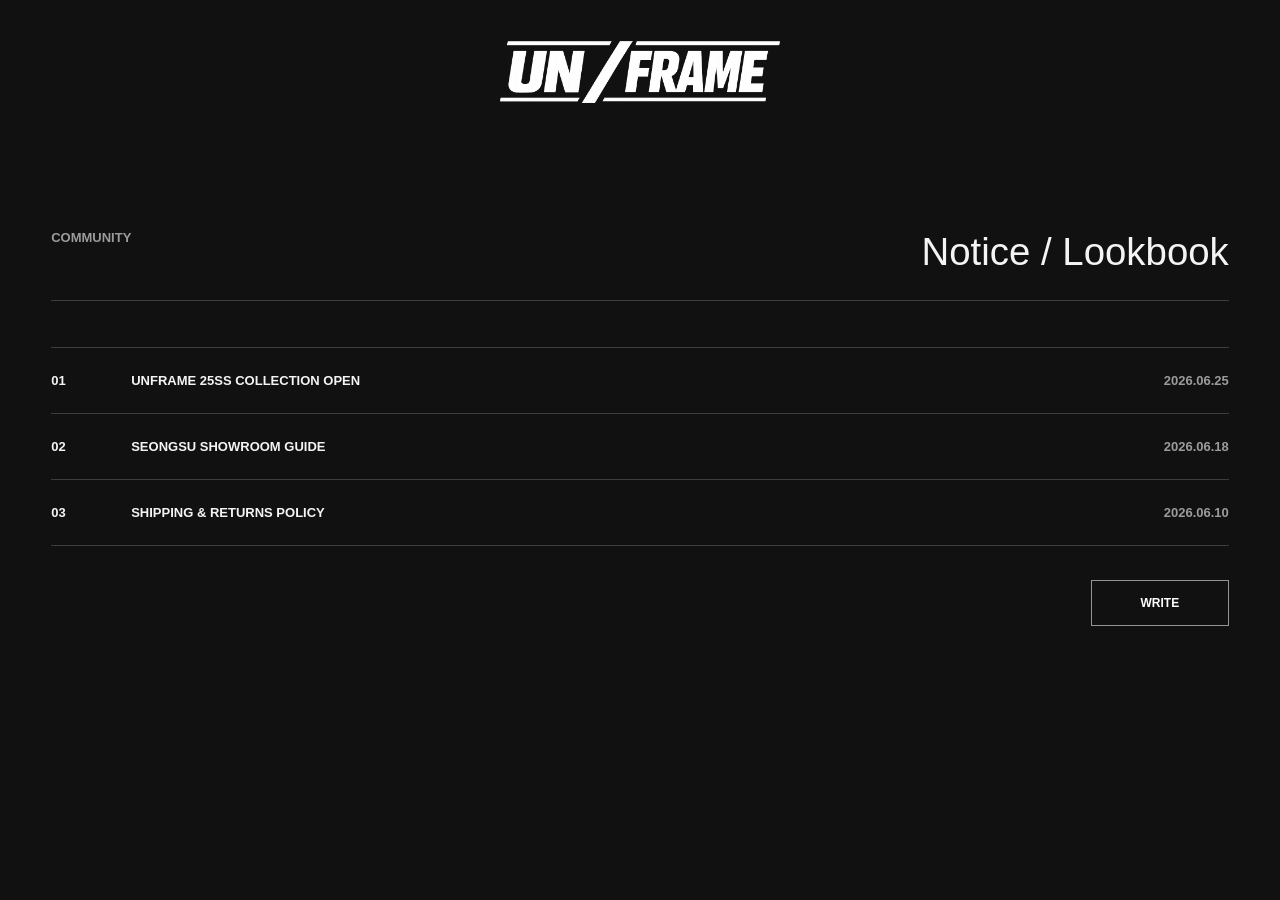
==== board-list.html @ 001fe6b0 "Build storefront page layouts" ====
<!doctype html>
<html lang="ko">
  <head><meta charset="UTF-8" /><meta name="viewport" content="width=device-width, initial-scale=1.0" /><title>UNFRAME | Board</title><link rel="stylesheet" href="styles.css" /></head>
  <body class="inner-page"><header class="site-header" aria-label="Main navigation"><a class="brand" href="index.html"><img src="images/logo.png" alt="UNFRAME" /></a></header><main class="page-shell"><div class="page-title"><p>COMMUNITY</p><h1>Notice / Lookbook</h1></div><section class="board-list"><a href="board-view.html"><span>01</span><strong>UNFRAME 25SS COLLECTION OPEN</strong><em>2026.06.25</em></a><a href="board-view.html"><span>02</span><strong>SEONGSU SHOWROOM GUIDE</strong><em>2026.06.18</em></a><a href="board-view.html"><span>03</span><strong>SHIPPING & RETURNS POLICY</strong><em>2026.06.10</em></a></section><div class="board-actions"><a href="board-write.html">WRITE</a></div></main></body>
</html>
---- styles.css ----
/* ── 스크롤 리빌 ── */
.reveal {
  opacity: 0;
  transform: translateY(36px);
  transition: opacity 0.72s cubic-bezier(0.23,1,0.32,1), transform 0.72s cubic-bezier(0.23,1,0.32,1);
}
.reveal.visible {
  opacity: 1;
  transform: translateY(0);
}

/* ── 이미지 틸트 ── */
.tilt {
  transform-style: preserve-3d;
  transition: transform 0.1s ease;
  will-change: transform;
}

/* ── 컬렉션 이미지 호버 줌 & 스왑 ── */
.feature-card img,
.mini-grid img {
  transition: transform 0.6s cubic-bezier(0.23,1,0.32,1), filter 0.4s ease, opacity 0.35s ease;
}
.feature-card:hover img {
  filter: brightness(1.08) contrast(1.04);
  transform: scale(1.04);
}
.mini-thumb {
  cursor: pointer;
}
.mini-thumb:hover {
  filter: brightness(1.12);
  transform: scale(1.04);
}
.mini-thumb.active {
  outline: 2px solid #fff;
  outline-offset: -2px;
}
#featureImg.swapping {
  opacity: 0;
  transform: scale(1.03);
}

/* ── 트렌드 카드 호버 ── */
.trend-card img {
  transition: transform 0.6s cubic-bezier(0.23,1,0.32,1);
}
.trend-card:hover img {
  transform: scale(1.05);
}

/* ── 글리치 로고 ── */
.brand img {
  position: relative;
}
.brand:hover img {
  animation: glitch 0.4s steps(2) forwards;
}
@keyframes glitch {
  0%   { clip-path: inset(0 0 90% 0); transform: translateX(-4px); filter: hue-rotate(90deg); }
  20%  { clip-path: inset(40% 0 50% 0); transform: translateX(4px); }
  40%  { clip-path: inset(70% 0 10% 0); transform: translateX(-3px); filter: hue-rotate(0deg); }
  60%  { clip-path: inset(20% 0 70% 0); transform: translateX(3px); }
  80%  { clip-path: inset(60% 0 20% 0); transform: translateX(-2px); }
  100% { clip-path: inset(0); transform: translateX(0); filter: none; }
}

/* ── 뷰 모어 hover ── */
.view-more {
  overflow: hidden;
}
.view-more:hover {
  letter-spacing: 0.12em;
  transition: letter-spacing 0.3s ease;
}

/* ── 네비 호버 인버트 ── */
.nav-item > a {
  transition: color 0.2s ease;
}
.nav-item:hover > a {
  color: #aaa;
}

:root {
  --bg: #111;
  --panel: #151515;
  --text: #f4f4f4;
  --muted: #9b9b9b;
  --line: #3d3d3d;
  --site-max: 1550px;
  --site-pad: clamp(22px, 4vw, 72px);
}

* {
  box-sizing: border-box;
}

html {
  background: var(--bg);
  color: var(--text);
  font-family: Arial, Helvetica, sans-serif;
  font-size: 18px;
}

body {
  margin: 0;
  background: var(--bg);
}

a {
  color: inherit;
  text-decoration: none;
}

img,
video {
  display: block;
  max-width: 100%;
}

.site-header {
  display: flex;
  flex-direction: column;
  align-items: center;
  left: 0;
  padding: 34px var(--site-pad) 0;
  position: absolute;
  right: 0;
  top: 0;
  z-index: 10;
  gap: 18px;
}

.brand {
  width: clamp(240px, 23vw, 440px);
}

.site-header-bottom {
  display: flex;
  align-items: center;
  max-width: var(--site-max);
  width: 100%;
}

.nav {
  align-items: center;
  display: flex;
  font-size: clamp(15px, 0.98vw, 20px);
  font-weight: 800;
  gap: clamp(24px, 4.4vw, 100px);
  letter-spacing: 0;
  white-space: nowrap;
}

.nav-left {
  flex: 1;
  align-items: stretch;
}

.nav-item {
  margin: -18px -18px 0;
  padding: 18px 18px 34px;
  position: relative;
}

.nav-item > a {
  display: block;
  padding-bottom: 4px;
  position: relative;
  text-shadow: 0 0 0 rgba(255, 255, 255, 0);
  transition: color 0.2s ease, text-shadow 0.2s ease, transform 0.2s ease;
}

.nav-item > a::after {
  background: #fff;
  bottom: 0;
  content: '';
  height: 1.5px;
  left: 0;
  position: absolute;
  transform: scaleX(0);
  transform-origin: left;
  transition: transform 0.25s ease;
  width: 100%;
}

.nav-item:hover > a::after {
  transform: scaleX(1);
}

.nav-item:hover > a {
  color: #fff;
  text-shadow: 0 0 16px rgba(255, 255, 255, 0.38);
  transform: translateY(-2px);
}

.dropdown {
  background: rgba(8, 8, 8, 0.96);
  border: 1px solid rgba(255,255,255,0.14);
  box-shadow: 18px 22px 0 rgba(255, 255, 255, 0.08), 0 26px 70px rgba(0, 0, 0, 0.42);
  left: 18px;
  min-width: 236px;
  opacity: 0;
  padding: 22px 0 20px;
  pointer-events: none;
  position: absolute;
  top: calc(100% - 18px);
  transform: translateY(-10px) skewX(-2deg);
  transition: opacity 0.22s ease 0.12s, transform 0.22s ease 0.12s, visibility 0s linear 0.34s;
  visibility: hidden;
  z-index: 100;
}

.nav-item:hover .dropdown {
  opacity: 1;
  pointer-events: auto;
  transform: translateY(0) skewX(0);
  transition-delay: 0s;
  visibility: visible;
}

.dropdown::before {
  background: transparent;
  content: '';
  height: 54px;
  left: 0;
  position: absolute;
  right: 0;
  top: -54px;
}

.dropdown a {
  color: rgba(255, 255, 255, 0.72);
  display: block;
  font-size: clamp(15px, 0.9vw, 18px);
  font-weight: 800;
  letter-spacing: 0;
  padding: 11px 28px;
  position: relative;
  transition: color 0.18s ease, padding-left 0.18s ease, background 0.18s ease;
  white-space: nowrap;
}

.dropdown a::before {
  background: #fff;
  content: '';
  height: 1px;
  left: 0;
  opacity: 0;
  position: absolute;
  top: 50%;
  transform: translateY(-50%);
  transition: opacity 0.18s ease, width 0.18s ease;
  width: 0;
}

.dropdown a:hover {
  background: rgba(255, 255, 255, 0.055);
  color: #fff;
  padding-left: 46px;
}

.dropdown a:hover::before {
  opacity: 1;
  width: 26px;
}

.nav-icons {
  gap: clamp(18px, 1.45vw, 28px);
  margin-left: auto;
}

.nav-icons a {
  align-items: center;
  display: inline-flex;
  height: 34px;
  justify-content: center;
  opacity: 0.82;
  padding: 6px;
  transition: opacity 0.22s ease, transform 0.22s ease, filter 0.22s ease;
  width: 34px;
}

.nav-icons img {
  display: block;
  height: 21px;
  object-fit: contain;
  width: 21px;
}

.nav-icons a:hover {
  filter: drop-shadow(0 0 9px rgba(255, 255, 255, 0.38));
  opacity: 1;
  transform: translateY(-2px) scale(1.12);
}

.content-empty main,
.empty-main {
  background: #111;
  min-height: calc(100vh - 220px);
}

.content-empty main > section {
  display: none;
}

.hero {
  height: min(1010px, 56.5vw);
  min-height: 560px;
  overflow: hidden;
  position: relative;
}

.hero video {
  height: 100%;
  object-fit: cover;
  width: 100%;
}

.hero-shade {
  background: linear-gradient(180deg, rgba(0, 0, 0, 0.34), rgba(0, 0, 0, 0.2) 58%, rgba(0, 0, 0, 0.66));
  inset: 0;
  position: absolute;
}

.hero-tagline {
  color: #fff;
  font-size: clamp(18px, 2.4vw, 46px);
  font-weight: 700;
  left: 50%;
  letter-spacing: 0.08em;
  position: absolute;
  text-align: center;
  top: 50%;
  transform: translate(-50%, -50%);
  white-space: nowrap;
  z-index: 1;
}

.hero-pages {
  align-items: center;
  bottom: 48px;
  display: flex;
  font-size: 17px;
  font-weight: 700;
  gap: 27px;
  position: absolute;
  right: 8.7vw;
}

.hero-pages span:nth-child(even) {
  background: currentColor;
  border-radius: 999px;
  height: 3px;
  opacity: 0.65;
  width: 3px;
}

.section-pad {
  margin-left: auto;
  margin-right: auto;
  max-width: var(--site-max);
  padding-left: var(--site-pad);
  padding-right: var(--site-pad);
  width: 100%;
}

.collection {
  min-height: 940px;
  padding-bottom: 150px;
  padding-top: 180px;
  position: relative;
}

.side-label {
  color: #c9c9c9;
  font-size: 16px;
  font-weight: 700;
  left: 3.2vw;
  letter-spacing: 1.08em;
  line-height: 1;
  margin: 0;
  position: absolute;
  text-orientation: mixed;
  top: 260px;
  transform: rotate(180deg);
  writing-mode: vertical-rl;
}

.collection-grid {
  display: grid;
  gap: clamp(28px, 3vw, 58px);
  grid-template-columns: minmax(420px, 1.08fr) minmax(520px, 1fr);
}

.feature-card img,
.mini-grid img {
  height: 100%;
  object-fit: cover;
  width: 100%;
}

.feature-card {
  aspect-ratio: 795 / 615;
}

.mini-grid {
  display: grid;
  gap: 18px 51px;
  grid-template-columns: repeat(2, minmax(0, 1fr));
}

.mini-grid img {
  aspect-ratio: 373 / 297;
}

.view-more {
  align-items: center;
  color: #9b9b9b;
  display: flex;
  font-size: 17px;
  gap: 18px;
  position: absolute;
  right: 8.1vw;
  top: 140px;
}

.view-more span {
  color: #d8d8d8;
  font-size: 34px;
  font-weight: 300;
}

.starbucks {
  height: clamp(360px, 30.2vw, 580px);
  overflow: hidden;
  position: relative;
}

.starbucks-bg {
  height: 100%;
  object-fit: cover;
  width: 100%;
}

.starbucks-content {
  inset: 0;
  margin-left: auto;
  margin-right: auto;
  max-width: var(--site-max);
  padding: 65px var(--site-pad) 45px;
  position: absolute;
  width: 100%;
}

.starbucks-logo-wrap {
  display: flex;
  align-items: center;
  gap: clamp(10px, 1.2vw, 22px);
}

.starbucks-x {
  color: #1e6837;
  font-family: 'Abril Fatface', serif;
  font-size: clamp(48px, 6vw, 110px);
  line-height: 1;
}

.starbucks-logo {
  width: clamp(140px, 11vw, 210px);
}

.product-row {
  bottom: 51px;
  display: grid;
  gap: clamp(30px, 3.3vw, 70px);
  grid-template-columns: repeat(3, minmax(180px, 1fr));
  left: clamp(280px, 22vw, 390px);
  position: absolute;
  right: var(--site-pad);
}

.product-card {
  align-items: end;
  background: rgba(0, 0, 0, 0.3);
  display: flex;
  height: clamp(260px, 21.9vw, 420px);
  justify-content: center;
  overflow: hidden;
}

.product-card img {
  height: 100%;
  object-fit: contain;
  width: 100%;
  padding: 16px;
  transition: transform 0.45s cubic-bezier(0.23, 1, 0.32, 1);
}

.product-card:hover img {
  transform: scale(1.08);
}

.trend {
  padding-bottom: 190px;
  padding-top: 140px;
}

.section-title-row {
  align-items: center;
  display: flex;
  justify-content: space-between;
  margin-bottom: 87px;
}

.section-title-row h2 {
  font-size: clamp(28px, 2.2vw, 44px);
  font-weight: 400;
  letter-spacing: 0;
  margin: 0;
}

.arrows {
  display: flex;
  gap: 10px;
}

.arrows button,
.trend-card button {
  align-items: center;
  background: transparent;
  border: 2px solid rgba(255, 255, 255, 0.72);
  border-radius: 50%;
  color: var(--text);
  cursor: pointer;
  display: inline-flex;
  font: inherit;
  height: 41px;
  justify-content: center;
  padding: 0;
  width: 41px;
}

.trend-slider-wrap {
  overflow: hidden;
}

.trend-grid {
  display: flex;
  gap: clamp(28px, 3vw, 52px);
  transition: transform 0.5s cubic-bezier(0.25, 0.46, 0.45, 0.94);
  will-change: transform;
}

.trend-card {
  aspect-ratio: 526 / 726;
  flex: 0 0 calc((100% - clamp(28px, 3vw, 52px) * 2) / 3);
  overflow: hidden;
  position: relative;
}

.trend-card::after {
  background: linear-gradient(180deg, transparent 58%, rgba(0, 0, 0, 0.58));
  content: "";
  inset: 0;
  pointer-events: none;
  position: absolute;
}

.trend-card img {
  height: 100%;
  object-fit: cover;
  width: 100%;
}

.trend-card p {
  bottom: 30px;
  color: #f2f2f2;
  font-size: clamp(12px, 0.72vw, 14px);
  font-weight: 700;
  left: 32px;
  line-height: 1.5;
  margin: 0;
  position: absolute;
  z-index: 1;
}

.trend-card button {
  bottom: 22px;
  font-size: 25px;
  height: 49px;
  position: absolute;
  right: 24px;
  width: 49px;
  z-index: 1;
}

.footer {
  border-top: 1px solid var(--line);
  display: grid;
  gap: 40px 70px;
  grid-template-columns: minmax(240px, 0.72fr) minmax(560px, 1.55fr);
  margin-left: auto;
  margin-right: auto;
  max-width: var(--site-max);
  min-height: 410px;
  padding: 63px var(--site-pad) 48px;
  position: relative;
  width: 100%;
}

.footer-brand img {
  width: clamp(230px, 19vw, 364px);
}

.footer h3,
.footer dt,
.footer dd,
.footer a,
.footer address,
.copyright {
  font-size: clamp(10px, 0.6vw, 12px);
  font-style: normal;
  font-weight: 700;
  line-height: 1.65;
  margin: 0;
}

.footer h3 {
  margin-bottom: 22px;
}

.footer address {
  grid-column: 2;
  max-width: 760px;
  white-space: normal;
  word-break: keep-all;
}

.footer-info {
  display: grid;
  gap: 44px 70px;
  grid-template-columns: 1.25fr 0.7fr 0.75fr 1fr;
}

.footer dl {
  column-gap: 27px;
  display: grid;
  grid-template-columns: auto 1fr;
  margin: 0;
  row-gap: 7px;
}

.footer-links {
  align-content: start;
  display: grid;
  gap: 20px 70px;
  grid-template-columns: repeat(2, max-content);
  padding-top: 61px;
}

.socials {
  display: flex;
  gap: 16px;
}

.socials span {
  align-items: center;
  background: #f1f1f1;
  border-radius: 50%;
  color: #111;
  display: inline-flex;
  font-size: 11px;
  font-weight: 800;
  height: 31px;
  justify-content: center;
  width: 31px;
}

.socials span:last-child {
  border-radius: 16px;
  width: 42px;
}

.copyright {
  grid-column: 2;
  position: static;
}

.home-main {
  background: #111;
  min-height: 100vh;
}

.home-page .site-header {
  right: 28.5%;
}

.visual-slot {
  background:
    linear-gradient(135deg, rgba(199,214,107,0.12), rgba(255,255,255,0.025)),
    #171916;
  border: 1px solid rgba(238,242,213,0.08);
  min-height: 120px;
  overflow: hidden;
  position: relative;
}

.visual-slot::after {
  color: rgba(255,255,255,0.22);
  content: "UNFRAME";
  font-size: clamp(12px, 1.1vw, 18px);
  font-weight: 800;
  left: 24px;
  letter-spacing: 0.04em;
  position: absolute;
  top: 22px;
}

.visual-slot img {
  height: 100%;
  object-fit: cover;
  width: 100%;
}

.home-hero {
  display: grid;
  grid-template-columns: minmax(0, 71.5fr) minmax(300px, 28.5fr);
  height: 100vh;
  min-height: 760px;
  overflow: hidden;
  position: relative;
}

.hero-campaign {
  background:
    linear-gradient(90deg, rgba(0,0,0,0.46), rgba(0,0,0,0.06) 48%, rgba(0,0,0,0.18)),
    linear-gradient(0deg, rgba(0,0,0,0.44), transparent 42%),
    url("images/hero.png") center center / contain no-repeat;
  background-color: #181a18;
  border: 0;
  min-height: 100%;
  position: relative;
}

.hero-campaign::after {
  content: "";
}

.hero-copy {
  bottom: clamp(58px, 7vw, 104px);
  display: grid;
  gap: 14px;
  left: clamp(28px, 3.2vw, 64px);
  max-width: min(620px, calc(100% - 56px));
  padding: 18px 0;
  position: absolute;
  z-index: 2;
}

.hero-copy p,
.promo-copy p,
.home-board p {
  color: rgba(255,255,255,0.64);
  font-size: clamp(12px, 0.82vw, 16px);
  font-weight: 800;
  letter-spacing: 0.08em;
  margin: 0;
}

.hero-copy h1 {
  color: #eef2d5;
  font-family: Impact, Haettenschweiler, 'Arial Narrow Bold', Arial, sans-serif;
  font-size: clamp(72px, 7.4vw, 148px);
  font-stretch: condensed;
  font-weight: 900;
  letter-spacing: 0;
  line-height: 0.82;
  margin: 0;
  text-shadow: 0 12px 34px rgba(0,0,0,0.58);
  text-transform: uppercase;
}

.hero-copy strong {
  color: rgba(238,242,213,0.78);
  font-size: clamp(15px, 1.15vw, 22px);
  font-weight: 800;
  letter-spacing: 0.18em;
  text-shadow: 0 10px 24px rgba(0,0,0,0.56);
}

.hero-shop-panel {
  background: #10130f;
  border-left: 6px solid #c7d66b;
  display: grid;
  grid-template-rows: 1fr 112px;
  min-height: 100%;
  overflow: hidden;
}

.hero-rail-window {
  min-height: 0;
  overflow: hidden;
}

.hero-product-stack {
  animation: verticalRail 18s linear infinite;
  display: flex;
  flex-direction: column;
  gap: 0;
  height: 200%;
  min-height: 0;
  will-change: transform;
}

.hero-rail-window:hover .hero-product-stack {
  animation-play-state: paused;
}

.hero-product-slot {
  align-items: center;
  background: #10130f;
  border: 0;
  display: flex;
  flex: 0 0 calc(100% / 6);
  justify-content: center;
  min-height: 0;
  padding: clamp(14px, 2vw, 34px) clamp(26px, 4vw, 76px);
}

@keyframes verticalRail {
  from {
    transform: translateY(0);
  }

  to {
    transform: translateY(-50%);
  }
}

.hero-product-slot::after {
  content: "";
}

.hero-product-slot img {
  filter: drop-shadow(0 22px 38px rgba(0,0,0,0.35));
  height: 100%;
  max-height: 100%;
  object-fit: contain;
  width: 100%;
}

.hero-shop-now {
  align-items: center;
  background: #c7d66b;
  color: #10130f;
  display: flex;
  font-size: clamp(30px, 2.55vw, 48px);
  font-weight: 900;
  gap: clamp(14px, 1.4vw, 26px);
  justify-content: center;
  line-height: 1;
  min-width: 0;
  overflow: hidden;
  padding: 0 18px;
  white-space: nowrap;
}

.home-intro {
  align-items: end;
  border-bottom: 1px solid var(--line);
  display: flex;
  justify-content: space-between;
  padding-bottom: 74px;
  padding-top: 86px;
}

.home-intro p {
  color: rgba(255,255,255,0.58);
  font-size: 13px;
  font-weight: 800;
  margin: 0 0 14px;
}

.home-intro h2 {
  font-size: clamp(28px, 2.82vw, 54px);
  font-weight: 400;
  line-height: 1.02;
  margin: 0 0 24px;
  max-width: 1120px;
}

.home-intro h2 span {
  display: block;
  white-space: nowrap;
}

.home-intro div > span {
  color: rgba(255,255,255,0.68);
  display: block;
  font-size: clamp(13px, 0.9vw, 16px);
  font-weight: 800;
  line-height: 1.7;
}

.home-intro a,
.button-stack a,
.total-box a,
.board-actions a,
.form-panel button {
  border: 1px solid rgba(255,255,255,0.55);
  color: #fff;
  display: inline-flex;
  font-size: 12px;
  font-weight: 800;
  justify-content: center;
  min-width: 138px;
  padding: 15px 20px;
}

.home-collection {
  padding-bottom: 120px;
  padding-top: 130px;
  position: relative;
}

.home-collection .section-title-row,
.home-lookbook .section-title-row {
  margin-bottom: 48px;
}

.collection-product-grid {
  display: grid;
  gap: clamp(34px, 6vw, 130px);
  grid-template-columns: repeat(3, minmax(0, 1fr));
}

.collection-product-card {
  display: grid;
  justify-items: center;
}

.collection-product-card {
  gap: 8px;
  min-width: 0;
}

.collection-product-image {
  align-items: center;
  display: flex;
  height: clamp(320px, 31vw, 560px);
  justify-content: center;
  margin-bottom: 38px;
  width: 100%;
}

.collection-product-image img {
  filter: drop-shadow(0 34px 46px rgba(0,0,0,0.45));
  max-height: 100%;
  max-width: 100%;
  object-fit: contain;
  transition: transform 0.45s cubic-bezier(0.23, 1, 0.32, 1), filter 0.45s ease;
  will-change: transform;
}

.collection-product-card:hover .collection-product-image img {
  filter: drop-shadow(0 42px 54px rgba(0,0,0,0.58));
  transform: scale(1.08);
}

.collection-product-card strong,
.collection-product-card span,
.promo-copy a,
.home-board a {
  font-size: 13px;
  font-weight: 800;
}

.collection-product-card strong {
  color: #fff;
  text-align: center;
}

.collection-product-card span {
  color: rgba(238,242,213,0.74);
  font-family: "Courier New", monospace;
}

.home-promo {
  min-height: clamp(420px, 35vw, 650px);
  position: relative;
}

.promo-visual {
  border-left: 0;
  border-right: 0;
  min-height: clamp(420px, 35vw, 650px);
}

.promo-copy {
  display: grid;
  gap: 18px;
  left: var(--site-pad);
  position: absolute;
  top: clamp(64px, 8vw, 140px);
  width: min(520px, calc(100% - var(--site-pad) * 2));
}

.promo-copy h2 {
  font-size: clamp(36px, 5vw, 92px);
  font-weight: 400;
  line-height: 1;
  margin: 0;
}

.promo-copy a {
  border-bottom: 1px solid rgba(255,255,255,0.54);
  justify-self: start;
  padding-bottom: 8px;
}

.home-category {
  padding-bottom: 130px;
  padding-top: 130px;
}

.home-category .section-title-row {
  margin-bottom: 42px;
}

.category-collage {
  display: grid;
  gap: clamp(16px, 1.6vw, 28px);
  grid-template-columns: 1.25fr 0.85fr 0.85fr;
  grid-template-rows: minmax(280px, 18vw) minmax(280px, 18vw);
}

.category-tile {
  background: #171916;
  display: block;
  min-height: 0;
  overflow: hidden;
  position: relative;
}

.category-tile-large {
  grid-column: 1 / 2;
  grid-row: 1 / 3;
}

.category-tile-tall {
  grid-column: 2 / 3;
  grid-row: 1 / 3;
}

.category-tile:nth-child(3) {
  grid-column: 3 / 4;
  grid-row: 1 / 2;
}

.category-tile:nth-child(4) {
  grid-column: 3 / 4;
  grid-row: 2 / 3;
}

.category-image {
  background:
    linear-gradient(135deg, rgba(199,214,107,0.14), rgba(255,255,255,0.03)),
    #20231d;
  height: 100%;
  transition: transform 0.6s cubic-bezier(0.23, 1, 0.32, 1), filter 0.35s ease;
  width: 100%;
}

.category-image:empty::after {
  color: rgba(255,255,255,0.18);
  content: "IMAGE";
  font-size: 13px;
  font-weight: 800;
  left: 22px;
  position: absolute;
  top: 20px;
}

.category-image img {
  height: 100%;
  object-fit: cover;
  width: 100%;
}

.category-tile-large .category-image img {
  object-position: center center;
}

.category-tile-tall .category-image img,
.category-tile:nth-child(3) .category-image img,
.category-tile:nth-child(4) .category-image img {
  object-position: center top;
}

.category-tile::before {
  background: linear-gradient(180deg, transparent 35%, rgba(0,0,0,0.76));
  content: "";
  inset: 0;
  opacity: 0;
  position: absolute;
  transition: opacity 0.3s ease;
  z-index: 1;
}

.category-tile span,
.category-tile strong {
  left: 26px;
  opacity: 0;
  position: absolute;
  transform: translateY(14px);
  transition: opacity 0.28s ease, transform 0.28s ease;
  z-index: 2;
}

.category-tile span {
  bottom: 78px;
  color: rgba(238,242,213,0.68);
  font-size: 13px;
  font-weight: 800;
}

.category-tile strong {
  bottom: 28px;
  color: #eef2d5;
  font-size: clamp(24px, 2.6vw, 48px);
  font-weight: 800;
  max-width: calc(100% - 52px);
  overflow-wrap: anywhere;
  line-height: 0.9;
}

.category-tile:hover .category-image {
  filter: brightness(1.1);
  transform: scale(1.06);
}

.category-tile:hover::before,
.category-tile:hover span,
.category-tile:hover strong {
  opacity: 1;
  transform: translateY(0);
}

.home-lookbook {
  padding-bottom: 0;
  padding-top: 120px;
}

.home-lookbook .section-title-row {
  margin-left: auto;
  margin-right: auto;
  max-width: var(--site-max);
  padding-left: var(--site-pad);
  padding-right: var(--site-pad);
}

.lookbook-viewport {
  cursor: grab;
  overflow: hidden;
  touch-action: pan-y;
  width: 100%;
}

.lookbook-viewport.is-dragging {
  cursor: grabbing;
}

.lookbook-row {
  display: flex;
  gap: 0;
  user-select: none;
  will-change: transform;
}

.lookbook-card {
  border-right: 1px solid rgba(255,255,255,0.12);
  display: block;
  flex: 0 0 calc(100vw / 3);
  min-height: clamp(520px, 43vw, 760px);
  min-width: 0;
  overflow: hidden;
  position: relative;
}

.lookbook-image {
  background:
    linear-gradient(180deg, rgba(255,255,255,0.12), rgba(0,0,0,0.08)),
    linear-gradient(135deg, #6aa5b5 0%, #a4b783 48%, #68614f 100%);
  height: 100%;
  overflow: hidden;
  position: relative;
  transition: transform 0.7s cubic-bezier(0.23,1,0.32,1), filter 0.35s ease;
  width: 100%;
}

.lookbook-card:nth-child(2) .lookbook-image {
  background:
    linear-gradient(180deg, rgba(255,255,255,0.14), rgba(0,0,0,0.1)),
    linear-gradient(135deg, #78a9ba 0%, #c6d0c3 48%, #697853 100%);
}

.lookbook-card:nth-child(3) .lookbook-image {
  background:
    linear-gradient(180deg, rgba(255,255,255,0.12), rgba(0,0,0,0.12)),
    linear-gradient(135deg, #5b98ad 0%, #d7d9cd 48%, #726449 100%);
}

.lookbook-card:nth-child(4) .lookbook-image {
  background:
    linear-gradient(180deg, rgba(255,255,255,0.12), rgba(0,0,0,0.1)),
    linear-gradient(135deg, #7caf92 0%, #bcc5a4 48%, #4d5644 100%);
}

.lookbook-card:nth-child(5) .lookbook-image {
  background:
    linear-gradient(180deg, rgba(255,255,255,0.12), rgba(0,0,0,0.13)),
    linear-gradient(135deg, #5d879c 0%, #b4c9d2 48%, #7f725f 100%);
}

.lookbook-image::after {
  color: rgba(255,255,255,0.34);
  content: "LOOKBOOK IMAGE";
  font-size: clamp(13px, 1vw, 18px);
  font-weight: 800;
  left: 28px;
  position: absolute;
  top: 28px;
}

.lookbook-card::before {
  background: linear-gradient(180deg, transparent 46%, rgba(0,0,0,0.7));
  content: "";
  inset: 0;
  opacity: 0;
  position: absolute;
  transition: opacity 0.3s ease;
  z-index: 1;
}

.lookbook-card:hover .lookbook-image {
  filter: saturate(1.08);
  transform: scale(1.04);
}

.lookbook-card span,
.lookbook-card strong {
  font-weight: 800;
  left: 32px;
  opacity: 0;
  position: absolute;
  transform: translateY(18px);
  transition: opacity 0.28s ease, transform 0.28s ease;
  z-index: 2;
}

.lookbook-card span {
  bottom: 84px;
  color: rgba(238,242,213,0.62);
  font-size: 13px;
}

.lookbook-card strong {
  bottom: 34px;
  color: #fff;
  font-size: clamp(24px, 2.4vw, 44px);
  line-height: 0.95;
}

.lookbook-card:hover::before,
.lookbook-card:hover span,
.lookbook-card:hover strong {
  opacity: 1;
  transform: translateY(0);
}

.home-board {
  border-top: 1px solid var(--line);
  display: grid;
  gap: 0;
  grid-template-columns: repeat(2, minmax(0, 1fr));
  padding-bottom: 110px;
}

.home-board div {
  border-bottom: 1px solid var(--line);
  display: grid;
  gap: 14px;
  padding: 34px 0;
}

.inner-page .site-header {
  position: relative;
}

.inner-page .footer,
.compact-footer {
  margin-top: 90px;
}

.compact-footer {
  align-items: end;
  grid-template-columns: 1fr 1fr;
  min-height: 220px;
}

.page-shell,
.auth-shell {
  margin: 0 auto;
  max-width: var(--site-max);
  padding: 120px var(--site-pad) 80px;
  width: 100%;
}

.page-title {
  border-bottom: 1px solid var(--line);
  display: flex;
  justify-content: space-between;
  margin-bottom: 46px;
  padding-bottom: 26px;
}

.page-title p,
.detail-info p {
  color: var(--muted);
  font-size: 13px;
  font-weight: 800;
  margin: 0;
}

.page-title h1,
.auth-shell h1,
.detail-info h1 {
  font-size: clamp(30px, 3vw, 58px);
  font-weight: 400;
  margin: 0;
}

.filter-row {
  display: flex;
  flex-wrap: wrap;
  gap: 10px 28px;
  margin-bottom: 36px;
}

.filter-row span {
  color: rgba(255,255,255,0.7);
  font-size: 13px;
  font-weight: 800;
}

.product-grid {
  display: grid;
  gap: 42px 28px;
  grid-template-columns: repeat(4, minmax(0, 1fr));
}

.compact-grid {
  grid-template-columns: repeat(2, minmax(0, 1fr));
}

.shop-card {
  display: grid;
  gap: 12px;
}

.shop-card img {
  aspect-ratio: 4 / 5;
  background: #191919;
  object-fit: cover;
  width: 100%;
}

.shop-card strong,
.shop-card span,
.table-list,
.total-box,
.board-list,
.article-body,
.form-panel,
.detail-info {
  font-size: 13px;
  font-weight: 800;
}

.shop-card span,
.table-row span,
.article-body p,
.detail-info dd {
  color: rgba(255,255,255,0.7);
}

.detail-layout {
  align-items: start;
  display: grid;
  gap: 60px;
  grid-template-columns: minmax(0, 1.25fr) minmax(340px, 0.75fr);
}

.detail-gallery {
  display: grid;
  gap: 20px;
  grid-template-columns: repeat(2, minmax(0, 1fr));
}

.detail-gallery img {
  aspect-ratio: 4 / 5;
  background: #191919;
  height: 100%;
  object-fit: cover;
  width: 100%;
}

.detail-gallery .detail-wide {
  aspect-ratio: 16 / 10;
  grid-column: 1 / -1;
}

.detail-info {
  position: sticky;
  top: 40px;
}

.detail-info strong {
  display: block;
  margin: 24px 0 34px;
}

.detail-info dl {
  border-bottom: 1px solid var(--line);
  border-top: 1px solid var(--line);
  display: grid;
  gap: 16px 24px;
  grid-template-columns: 90px 1fr;
  margin: 0 0 34px;
  padding: 24px 0;
}

.detail-info dt,
.detail-info dd {
  margin: 0;
}

.button-stack {
  display: grid;
  gap: 10px;
}

.auth-page .site-header {
  padding-bottom: 0;
}

.auth-shell {
  max-width: 560px;
  padding-top: 100px;
}

.wide-auth {
  max-width: 720px;
}

.auth-shell h1 {
  margin-bottom: 32px;
  text-align: center;
}

.form-panel {
  display: grid;
  gap: 18px;
}

.form-panel label {
  color: rgba(255,255,255,0.74);
  display: grid;
  gap: 8px;
}

.form-panel input,
.form-panel textarea {
  background: transparent;
  border: 1px solid var(--line);
  color: #fff;
  font: inherit;
  padding: 15px 16px;
  width: 100%;
}

.form-panel button {
  background: #f1f1f1;
  color: #111;
  cursor: pointer;
}

.text-links,
.board-actions {
  display: flex;
  gap: 16px;
  justify-content: center;
}

.text-links a {
  color: rgba(255,255,255,0.68);
  font-size: 12px;
  font-weight: 800;
}

.table-list {
  border-top: 1px solid var(--line);
}

.table-head,
.table-row {
  border-bottom: 1px solid var(--line);
  display: grid;
  gap: 18px;
  grid-template-columns: 1fr 120px 180px;
  padding: 24px 0;
}

.total-box {
  align-items: center;
  display: flex;
  gap: 26px;
  justify-content: flex-end;
  padding-top: 34px;
}

.board-list {
  border-top: 1px solid var(--line);
}

.board-list a {
  align-items: center;
  border-bottom: 1px solid var(--line);
  display: grid;
  gap: 20px;
  grid-template-columns: 60px 1fr 140px;
  padding: 25px 0;
}

.board-list em {
  color: rgba(255,255,255,0.58);
  font-style: normal;
  text-align: right;
}

.board-actions {
  justify-content: flex-end;
  margin-top: 34px;
}

.article-body {
  display: grid;
  gap: 30px;
  line-height: 1.8;
  margin: 0 auto;
  max-width: 960px;
}

.article-body img {
  max-height: 620px;
  object-fit: cover;
  width: 100%;
}

.board-form {
  margin: 0 auto;
  max-width: 860px;
}

@media (max-width: 1100px) {
  .site-header {
    padding: 20px 4vw 0;
  }

  .collection-grid,
  .trend-grid {
    grid-template-columns: 1fr;
  }

  .collection-grid {
    gap: 24px;
  }

  .mini-grid {
    gap: 18px;
  }

  .collection {
    min-height: auto;
  }

  .side-label {
    display: none;
  }

  .product-row {
    left: 32vw;
  }

  .footer,
  .footer-info {
    grid-template-columns: 1fr;
  }

  .footer-links {
    padding-top: 0;
  }

  .footer address {
    grid-column: auto;
  }

  .copyright {
    grid-column: auto;
    position: static;
  }

  .product-grid {
    grid-template-columns: repeat(2, minmax(0, 1fr));
  }

  .collection-product-grid,
  .home-board {
    grid-template-columns: 1fr;
  }

  .home-page .site-header {
    right: 0;
  }

  .hero-campaign {
    min-height: 100%;
  }

  .hero-shop-panel {
    border-left: 6px solid #c7d66b;
    border-top: 0;
    height: auto;
    min-height: 0;
  }

  .hero-rail-window {
    min-height: 0;
  }

  .hero-product-stack {
    animation: verticalRail 18s linear infinite;
    flex-direction: column;
    height: 200%;
  }

  .hero-product-slot {
    flex: 0 0 calc(100% / 6);
    min-height: 0;
  }

  .lookbook-card {
    flex-basis: 50vw;
  }

  .detail-layout {
    grid-template-columns: 1fr;
  }

  .detail-info {
    position: static;
  }
}

@media (max-width: 720px) {
  .site-header {
    padding-top: 20px;
  }

  .nav-left {
    gap: 16px;
    justify-content: center;
    overflow-x: auto;
    width: 100%;
  }

  .nav-icons {
    display: none;
  }

  .hero {
    height: 680px;
    min-height: 680px;
  }

  .hero-pages {
    bottom: 30px;
    font-size: 13px;
    gap: 17px;
  }

  .section-pad {
    padding-left: 22px;
    padding-right: 22px;
  }

  .collection {
    padding-bottom: 88px;
    padding-top: 92px;
  }

  .collection-grid {
    grid-template-columns: 1fr;
  }

  .mini-grid {
    grid-template-columns: 1fr;
  }

  .view-more {
    font-size: 14px;
    right: 22px;
    top: 42px;
  }

  .starbucks {
    height: auto;
  }

  .starbucks-bg {
    min-height: 720px;
  }

  .starbucks-content {
    padding: 40px 22px;
  }

  .product-row {
    gap: 18px;
    grid-template-columns: 1fr;
    left: 22px;
    right: 22px;
    top: 150px;
  }

  .product-card {
    height: 185px;
  }

  .product-card img {
    object-fit: contain;
  }

  .trend {
    padding-bottom: 90px;
    padding-top: 78px;
  }

  .section-title-row {
    align-items: flex-start;
    flex-direction: column;
    gap: 22px;
    margin-bottom: 38px;
  }

  .footer {
    gap: 32px;
    padding: 42px 22px 38px;
  }

  .footer-info {
    gap: 28px;
  }

  .footer-links {
    grid-template-columns: 1fr;
  }

  .page-shell,
  .auth-shell {
    padding: 84px 22px 60px;
  }

  .page-title,
  .table-head,
  .table-row,
  .board-list a,
  .total-box {
    display: grid;
    grid-template-columns: 1fr;
  }

  .product-grid,
  .compact-grid,
  .detail-gallery,
  .collection-product-grid,
  .lookbook-card {
    flex-basis: 84vw;
    min-height: 520px;
  }

  .collection-product-image {
    height: 360px;
    margin-bottom: 24px;
  }

  .hero-campaign {
    background:
      linear-gradient(90deg, rgba(0,0,0,0.42), rgba(0,0,0,0.04) 48%, rgba(0,0,0,0.16)),
      linear-gradient(0deg, rgba(0,0,0,0.42), transparent 42%),
      url("images/hero.png") center center / contain no-repeat;
    background-color: #181a18;
    min-height: 690px;
  }

  .hero-copy {
    bottom: 34px;
    left: 22px;
    right: 22px;
  }

  .hero-product-stack {
    animation: verticalRail 18s linear infinite;
    flex-direction: column;
  }

  .hero-shop-now {
    font-size: clamp(28px, 8vw, 42px);
    min-height: 92px;
  }

  .home-intro {
    align-items: start;
    flex-direction: column;
    gap: 24px;
    padding-bottom: 54px;
    padding-top: 62px;
  }

  .home-intro h2 {
    font-size: clamp(22px, 7vw, 42px);
  }

  .text-links {
    flex-direction: column;
  }

  .home-collection,
  .home-category,
  .home-lookbook {
    padding-bottom: 88px;
    padding-top: 88px;
  }

  .category-collage {
    grid-template-columns: 1fr;
    grid-template-rows: none;
  }

  .category-tile,
  .category-tile-large,
  .category-tile-tall,
  .category-tile:nth-child(3),
  .category-tile:nth-child(4) {
    grid-column: auto;
    grid-row: auto;
    min-height: 320px;
  }

  .category-tile-large {
    min-height: 420px;
  }

  .category-tile strong {
    font-size: clamp(28px, 9vw, 48px);
  }

  .home-board {
    padding-bottom: 80px;
  }
}
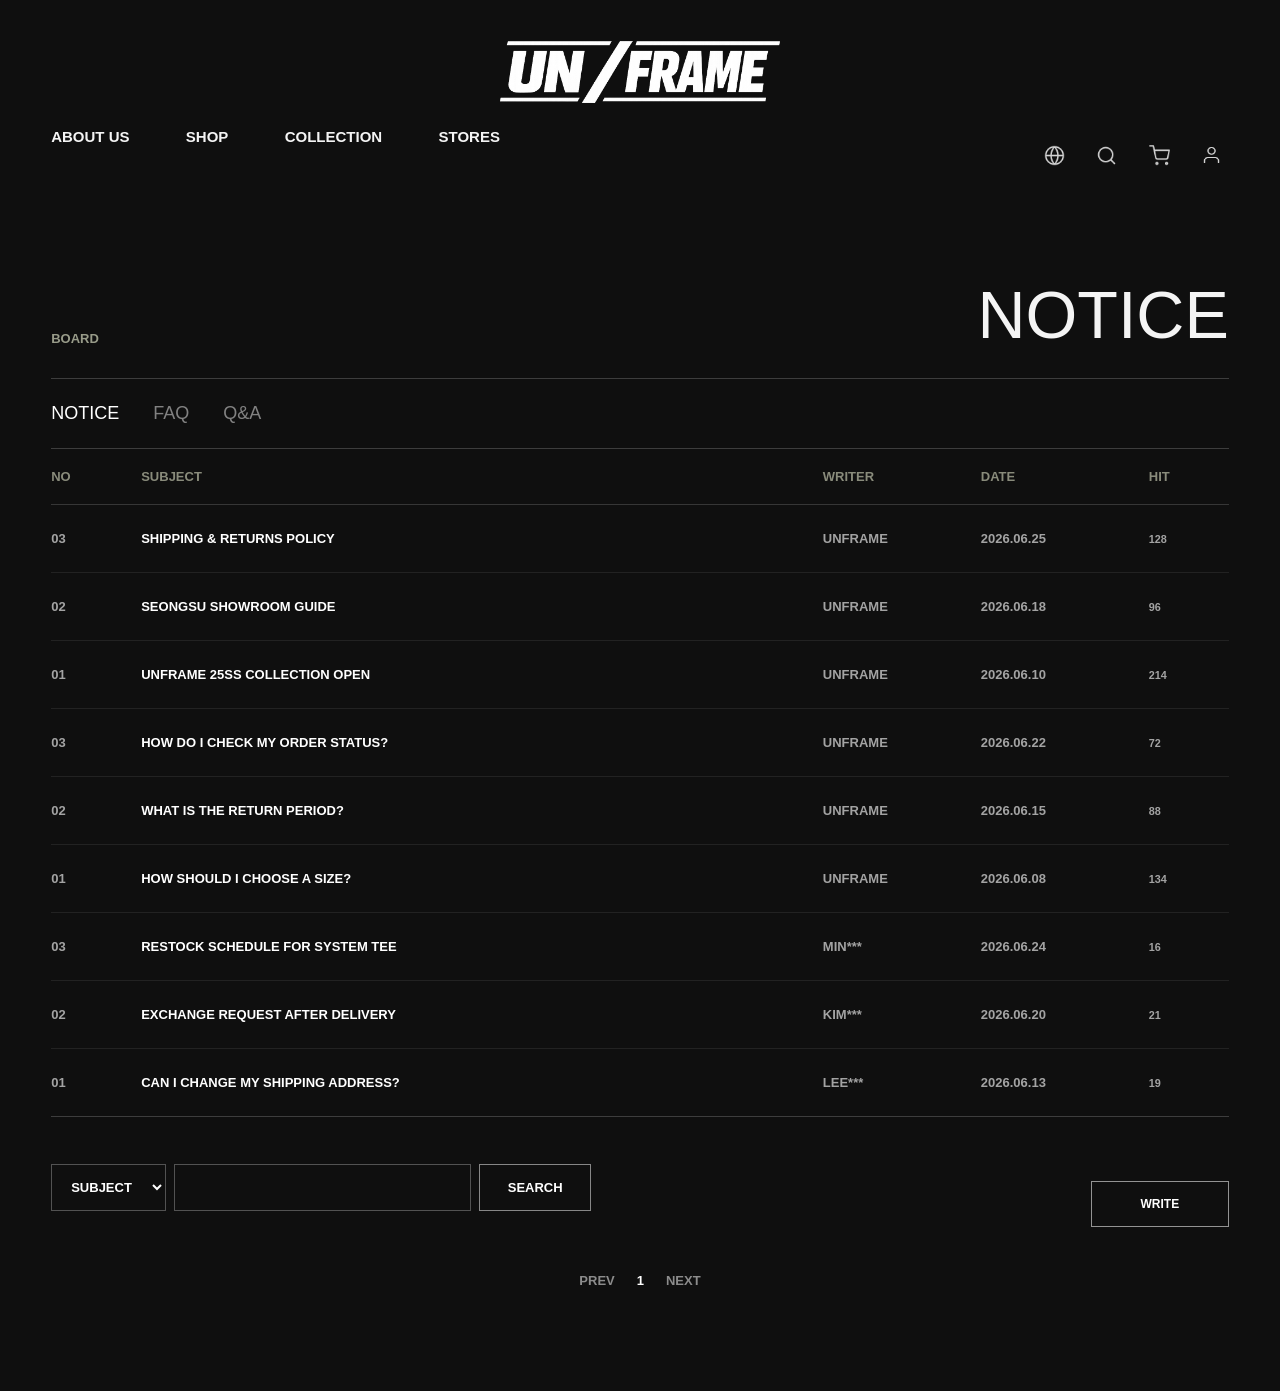
==== commit f1df815e: "Add storefront pages and update layouts Co-Authored-By: Claude Opus 4.8 <noreply@anthropic.com>" ====
--- a/board-list.html
+++ b/board-list.html
@@ -1,5 +1,185 @@
 <!doctype html>
 <html lang="ko">
-  <head><meta charset="UTF-8" /><meta name="viewport" content="width=device-width, initial-scale=1.0" /><title>UNFRAME | Board</title><link rel="stylesheet" href="styles.css" /></head>
-  <body class="inner-page"><header class="site-header" aria-label="Main navigation"><a class="brand" href="index.html"><img src="images/logo.png" alt="UNFRAME" /></a></header><main class="page-shell"><div class="page-title"><p>COMMUNITY</p><h1>Notice / Lookbook</h1></div><section class="board-list"><a href="board-view.html"><span>01</span><strong>UNFRAME 25SS COLLECTION OPEN</strong><em>2026.06.25</em></a><a href="board-view.html"><span>02</span><strong>SEONGSU SHOWROOM GUIDE</strong><em>2026.06.18</em></a><a href="board-view.html"><span>03</span><strong>SHIPPING & RETURNS POLICY</strong><em>2026.06.10</em></a></section><div class="board-actions"><a href="board-write.html">WRITE</a></div></main></body>
+  <head>
+    <meta charset="UTF-8" />
+    <meta name="viewport" content="width=device-width, initial-scale=1.0" />
+    <title>UNFRAME | Board List</title>
+    <link rel="stylesheet" href="styles.css" />
+  </head>
+  <body class="inner-page board-page">
+    <header class="site-header" aria-label="Main navigation">
+      <a class="brand" href="index.html" aria-label="UNFRAME home">
+        <img src="images/logo.png" alt="UNFRAME" />
+      </a>
+      <div class="site-header-bottom">
+        <nav class="nav nav-left">
+          <div class="nav-item">
+            <a href="board-list.html">ABOUT US</a>
+            <div class="dropdown">
+              <a href="brand-story.html">Brand Story</a>
+              <a href="board-list.html">Board</a>
+            </div>
+          </div>
+          <div class="nav-item">
+            <a href="product-list.html">SHOP</a>
+            <div class="dropdown">
+              <a href="product-list.html#new">New Arrivals</a>
+              <a href="product-list.html#best">Best Sellers</a>
+              <a href="product-list.html#outerwear">Outerwear</a>
+              <a href="product-list.html#tops">Tops</a>
+              <a href="product-list.html#bottoms">Bottoms</a>
+              <a href="product-list.html#accessories">Accessories</a>
+              <a href="product-list.html#sale">Sale</a>
+            </div>
+          </div>
+          <div class="nav-item"><a href="collection.html">COLLECTION</a><div class="dropdown"><a href="collection.html#25ss">25SS</a><a href="collection.html#25fw">25FW</a><a href="collection.html#collaboration">Collaboration</a><a href="collection.html#archive">Archive</a></div></div>
+          <div class="nav-item">
+            <a href="board-view.html">STORES</a>
+            <div class="dropdown">
+              <a href="board-view.html">Seoul</a>
+              <a href="board-view.html">Japan</a>
+              <a href="index.html">Online</a>
+            </div>
+          </div>
+        </nav>
+        <nav class="nav nav-icons" aria-label="Utility navigation">
+          <a href="index.html" aria-label="Language"><img src="images/Globe.png" alt="" /></a>
+          <a href="search.html" aria-label="Search"><img src="images/Search.png" alt="" /></a>
+          <a href="cart.html" aria-label="Cart"><img src="images/Shopping cart.png" alt="" /></a>
+          <a href="login.html" aria-label="Account"><img src="images/User.png" alt="" /></a>
+        </nav>
+      </div>
+    </header>
+
+    <main class="board-shell">
+      <div class="board-head">
+        <p>BOARD</p>
+        <h1>NOTICE</h1>
+      </div>
+
+      <div class="board-tabs" aria-label="Board categories">
+        <button class="is-active" type="button" data-board-tab="notice">NOTICE</button>
+        <button type="button" data-board-tab="faq">FAQ</button>
+        <button type="button" data-board-tab="qna">Q&amp;A</button>
+      </div>
+
+      <section class="board-table" aria-label="Board posts">
+        <div class="board-table-head">
+          <span>NO</span>
+          <span>SUBJECT</span>
+          <span>WRITER</span>
+          <span>DATE</span>
+          <span>HIT</span>
+        </div>
+        <a href="board-view.html" class="board-table-row" data-board="notice">
+          <span>03</span>
+          <strong>SHIPPING &amp; RETURNS POLICY</strong>
+          <em>UNFRAME</em>
+          <time>2026.06.25</time>
+          <small>128</small>
+        </a>
+        <a href="board-view.html" class="board-table-row" data-board="notice">
+          <span>02</span>
+          <strong>SEONGSU SHOWROOM GUIDE</strong>
+          <em>UNFRAME</em>
+          <time>2026.06.18</time>
+          <small>96</small>
+        </a>
+        <a href="board-view.html" class="board-table-row" data-board="notice">
+          <span>01</span>
+          <strong>UNFRAME 25SS COLLECTION OPEN</strong>
+          <em>UNFRAME</em>
+          <time>2026.06.10</time>
+          <small>214</small>
+        </a>
+        <a href="board-view.html" class="board-table-row" data-board="faq" hidden>
+          <span>03</span>
+          <strong>HOW DO I CHECK MY ORDER STATUS?</strong>
+          <em>UNFRAME</em>
+          <time>2026.06.22</time>
+          <small>72</small>
+        </a>
+        <a href="board-view.html" class="board-table-row" data-board="faq" hidden>
+          <span>02</span>
+          <strong>WHAT IS THE RETURN PERIOD?</strong>
+          <em>UNFRAME</em>
+          <time>2026.06.15</time>
+          <small>88</small>
+        </a>
+        <a href="board-view.html" class="board-table-row" data-board="faq" hidden>
+          <span>01</span>
+          <strong>HOW SHOULD I CHOOSE A SIZE?</strong>
+          <em>UNFRAME</em>
+          <time>2026.06.08</time>
+          <small>134</small>
+        </a>
+        <a href="board-view.html" class="board-table-row" data-board="qna" hidden>
+          <span>03</span>
+          <strong>RESTOCK SCHEDULE FOR SYSTEM TEE</strong>
+          <em>MIN***</em>
+          <time>2026.06.24</time>
+          <small>16</small>
+        </a>
+        <a href="board-view.html" class="board-table-row" data-board="qna" hidden>
+          <span>02</span>
+          <strong>EXCHANGE REQUEST AFTER DELIVERY</strong>
+          <em>KIM***</em>
+          <time>2026.06.20</time>
+          <small>21</small>
+        </a>
+        <a href="board-view.html" class="board-table-row" data-board="qna" hidden>
+          <span>01</span>
+          <strong>CAN I CHANGE MY SHIPPING ADDRESS?</strong>
+          <em>LEE***</em>
+          <time>2026.06.13</time>
+          <small>19</small>
+        </a>
+      </section>
+
+      <div class="board-bottom">
+        <form class="board-search" action="board-list.html">
+          <select aria-label="Search type">
+            <option>SUBJECT</option>
+            <option>CONTENT</option>
+            <option>WRITER</option>
+          </select>
+          <input type="search" aria-label="Search keyword" />
+          <button type="submit">SEARCH</button>
+        </form>
+        <div class="board-actions">
+          <a href="board-write.html">WRITE</a>
+        </div>
+      </div>
+
+      <nav class="board-pagination" aria-label="Pagination">
+        <a href="board-list.html">PREV</a>
+        <strong>1</strong>
+        <a href="board-list.html">NEXT</a>
+      </nav>
+    </main>
+    <script>
+      (() => {
+        const buttons = document.querySelectorAll('[data-board-tab]');
+        const rows = document.querySelectorAll('[data-board]');
+        const title = document.querySelector('.board-head h1');
+        const applyBoard = board => {
+          const target = [...buttons].find(button => button.dataset.boardTab === board) || buttons[0];
+          if (!target) return;
+          buttons.forEach(button => button.classList.toggle('is-active', button === target));
+          rows.forEach(row => {
+            row.hidden = row.dataset.board !== target.dataset.boardTab;
+          });
+          if (title) title.textContent = target.textContent;
+        };
+        buttons.forEach(button => {
+          button.addEventListener('click', () => {
+            history.replaceState(null, '', `#${button.dataset.boardTab}`);
+            applyBoard(button.dataset.boardTab);
+          });
+        });
+        window.addEventListener('hashchange', () => applyBoard(location.hash.replace('#', '') || 'notice'));
+        applyBoard(location.hash.replace('#', '') || 'notice');
+      })();
+    </script>
+  </body>
 </html>
--- a/styles.css
+++ b/styles.css
@@ -1129,11 +1129,12 @@
 .category-tile strong {
   bottom: 28px;
   color: #eef2d5;
-  font-size: clamp(24px, 2.6vw, 48px);
+  font-size: clamp(18px, 2.35vw, 44px);
   font-weight: 800;
   max-width: calc(100% - 52px);
-  overflow-wrap: anywhere;
+  overflow-wrap: normal;
   line-height: 0.9;
+  white-space: nowrap;
 }
 
 .category-tile:hover .category-image {
@@ -1151,6 +1152,225 @@
 .home-lookbook {
   padding-bottom: 0;
   padding-top: 120px;
+}
+
+.brand-story-page {
+  background:
+    linear-gradient(90deg, rgba(199,214,107,0.08) 0 1px, transparent 1px 100%),
+    linear-gradient(180deg, rgba(255,255,255,0.035), transparent 24%),
+    #070807;
+  background-size: 112px 100%, 100% 100%, auto;
+  color: #fff;
+  min-height: 100vh;
+}
+
+.brand-story-shell {
+  margin: 0 auto;
+  max-width: 1680px;
+  padding: clamp(58px, 6.2vw, 118px) var(--site-pad) clamp(46px, 5vw, 80px);
+}
+
+.brand-story-hero {
+  align-items: end;
+  display: flex;
+  gap: clamp(28px, 5vw, 90px);
+  justify-content: space-between;
+  margin-bottom: clamp(62px, 7vw, 120px);
+  text-align: left;
+}
+
+.brand-story-hero > span {
+  border-left: 4px solid #c7d66b;
+  color: rgba(238,242,213,0.72);
+  font-family: "Courier New", monospace;
+  font-size: 12px;
+  font-weight: 800;
+  letter-spacing: 0.08em;
+  margin: 0;
+  padding-left: 14px;
+  white-space: nowrap;
+}
+
+.brand-story-hero h1 {
+  color: #eef2d5;
+  font-size: clamp(64px, 12vw, 220px);
+  font-weight: 800;
+  letter-spacing: 0;
+  line-height: 0.78;
+  margin: 0;
+  order: -1;
+}
+
+.brand-story-hero p,
+.brand-story-copy p {
+  color: rgba(238,242,213,0.68);
+  font-family: "Courier New", monospace;
+  font-size: clamp(10px, 0.72vw, 13px);
+  font-weight: 700;
+  line-height: 1.35;
+  margin: 0;
+}
+
+.brand-story-panel {
+  display: grid;
+  gap: clamp(18px, 2.2vw, 34px);
+  grid-template-columns: 1.08fr 0.92fr;
+}
+
+.brand-story-image,
+.brand-story-copy {
+  min-height: clamp(430px, 38vw, 650px);
+}
+
+.brand-story-image {
+  background: #111;
+  border: 1px solid rgba(255,255,255,0.12);
+  overflow: hidden;
+  position: relative;
+}
+
+.brand-story-image img {
+  filter: grayscale(0.82) contrast(1.05) brightness(0.82);
+  height: 100%;
+  object-fit: cover;
+  object-position: center;
+  width: 100%;
+}
+
+.brand-story-placeholder {
+  align-items: center;
+  background:
+    linear-gradient(135deg, rgba(199,214,107,0.1), transparent 38%),
+    linear-gradient(90deg, rgba(255,255,255,0.06) 1px, transparent 1px),
+    linear-gradient(180deg, rgba(255,255,255,0.06) 1px, transparent 1px),
+    #11120f;
+  background-size: auto, 42px 42px, 42px 42px, auto;
+  display: flex;
+  justify-content: center;
+}
+
+.brand-story-placeholder span {
+  border: 1px solid rgba(255,255,255,0.22);
+  color: rgba(238,242,213,0.45);
+  font-family: "Courier New", monospace;
+  font-size: 12px;
+  font-weight: 800;
+  padding: 12px 16px;
+}
+
+.brand-story-copy {
+  align-items: stretch;
+  background:
+    linear-gradient(135deg, rgba(199,214,107,0.13), transparent 34%),
+    #11120f;
+  border: 1px solid rgba(255,255,255,0.12);
+  display: flex;
+  flex-direction: column;
+  justify-content: space-between;
+  padding: clamp(34px, 5vw, 78px);
+  position: relative;
+  text-align: left;
+}
+
+.brand-story-mark {
+  color: #c7d66b;
+  display: block;
+  font-family: "Courier New", monospace;
+  font-size: 12px;
+  font-weight: 800;
+  line-height: 1;
+  margin-bottom: clamp(54px, 8vw, 118px);
+}
+
+.brand-story-copy h2 {
+  color: #f4f4f4;
+  font-size: clamp(46px, 5.1vw, 96px);
+  font-weight: 800;
+  letter-spacing: 0;
+  line-height: 0.88;
+  margin: 0 0 30px;
+}
+
+.brand-story-accordion {
+  border-bottom: 1px solid rgba(255,255,255,0.18);
+  border-top: 1px solid rgba(255,255,255,0.18);
+  display: grid;
+  gap: 0;
+  margin: clamp(28px, 4vw, 54px) 0 0;
+}
+
+.brand-story-accordion details {
+  border-top: 1px solid rgba(255,255,255,0.12);
+}
+
+.brand-story-accordion details:first-child {
+  border-top: 0;
+}
+
+.brand-story-accordion summary {
+  align-items: center;
+  color: rgba(255,255,255,0.82);
+  cursor: pointer;
+  display: flex;
+  font-size: 13px;
+  font-weight: 800;
+  gap: 16px;
+  justify-content: space-between;
+  list-style: none;
+  padding: 15px 0;
+  transition: color 0.2s ease;
+}
+
+.brand-story-accordion summary::-webkit-details-marker {
+  display: none;
+}
+
+.brand-story-accordion summary::after {
+  color: #c7d66b;
+  content: "+";
+  font-size: 18px;
+  line-height: 1;
+}
+
+.brand-story-accordion details[open] summary {
+  color: #fff;
+}
+
+.brand-story-accordion details[open] summary::after {
+  content: "-";
+}
+
+.brand-story-accordion summary span {
+  color: #c7d66b;
+  font-family: "Courier New", monospace;
+  font-size: 12px;
+  margin-right: auto;
+  min-width: 28px;
+}
+
+.brand-story-accordion details > p {
+  color: rgba(238,242,213,0.66);
+  font-family: "Courier New", monospace;
+  font-size: 12px;
+  font-weight: 700;
+  line-height: 1.45;
+  max-width: 460px;
+  padding: 0 42px 18px 44px;
+}
+
+.brand-story-copy a {
+  border-bottom: 1px solid rgba(255,255,255,0.42);
+  color: #fff;
+  font-size: 12px;
+  font-weight: 800;
+  margin-top: clamp(34px, 4vw, 64px);
+  align-self: flex-start;
+  padding-bottom: 7px;
+}
+
+.brand-story-copy a span {
+  display: inline-block;
+  margin-left: 4px;
 }
 
 .home-lookbook .section-title-row {
@@ -1163,20 +1383,29 @@
 
 .lookbook-viewport {
   cursor: grab;
-  overflow: hidden;
+  overflow-x: auto;
+  overflow-y: hidden;
+  scroll-behavior: smooth;
+  scrollbar-width: none;
+  -ms-overflow-style: none;
   touch-action: pan-y;
   width: 100%;
 }
 
-.lookbook-viewport.is-dragging {
+.lookbook-viewport::-webkit-scrollbar {
+  display: none;
+}
+
+.lookbook-viewport.is-dragging,
+.lookbook-viewport.is-wrapping {
   cursor: grabbing;
+  scroll-behavior: auto;
 }
 
 .lookbook-row {
   display: flex;
   gap: 0;
   user-select: none;
-  will-change: transform;
 }
 
 .lookbook-card {
@@ -1200,6 +1429,15 @@
   width: 100%;
 }
 
+.lookbook-image img {
+  -webkit-user-drag: none;
+  height: 100%;
+  object-fit: cover;
+  pointer-events: none;
+  user-select: none;
+  width: 100%;
+}
+
 .lookbook-card:nth-child(2) .lookbook-image {
   background:
     linear-gradient(180deg, rgba(255,255,255,0.14), rgba(0,0,0,0.1)),
@@ -1224,7 +1462,7 @@
     linear-gradient(135deg, #5d879c 0%, #b4c9d2 48%, #7f725f 100%);
 }
 
-.lookbook-image::after {
+.lookbook-image:empty::after {
   color: rgba(255,255,255,0.34);
   content: "LOOKBOOK IMAGE";
   font-size: clamp(13px, 1vw, 18px);
@@ -1396,6 +1634,168 @@
   color: rgba(255,255,255,0.7);
 }
 
+.product-list-page {
+  background:
+    radial-gradient(circle at center top, rgba(255,255,255,0.04), transparent 30%),
+    repeating-radial-gradient(circle at center, rgba(255,255,255,0.022) 0 1px, transparent 1px 4px),
+    #030303;
+}
+
+.product-list-page .site-header {
+  position: relative;
+}
+
+.shop-list-shell {
+  margin: 0 auto;
+  max-width: 1800px;
+  padding: clamp(54px, 6vw, 105px) var(--site-pad) clamp(72px, 8vw, 130px);
+}
+
+.shop-list-head {
+  align-items: end;
+  border-bottom: 1px solid rgba(255,255,255,0.18);
+  display: flex;
+  justify-content: space-between;
+  margin-bottom: 24px;
+  padding-bottom: 28px;
+}
+
+.shop-list-head p {
+  color: rgba(238,242,213,0.62);
+  font-size: 13px;
+  font-weight: 800;
+  margin: 0;
+}
+
+.shop-list-head h1 {
+  color: #fff;
+  font-size: clamp(38px, 5vw, 92px);
+  font-weight: 400;
+  line-height: 0.9;
+  margin: 0;
+}
+
+.shop-category-filter {
+  border-bottom: 1px solid rgba(255,255,255,0.14);
+  display: flex;
+  flex-wrap: wrap;
+  gap: 10px 24px;
+  margin-bottom: clamp(44px, 5vw, 82px);
+  padding-bottom: 24px;
+}
+
+.shop-category-filter button {
+  background: transparent;
+  border: 0;
+  color: rgba(255,255,255,0.45);
+  cursor: pointer;
+  font: inherit;
+  font-size: 13px;
+  font-weight: 800;
+  padding: 0;
+  text-align: left;
+}
+
+.shop-category-filter button.is-active,
+.shop-category-filter button:hover {
+  color: #c7d66b;
+}
+
+.shop-list-grid {
+  align-items: end;
+  display: grid;
+  gap: clamp(44px, 9vw, 160px);
+  grid-template-columns: repeat(3, minmax(0, 1fr));
+}
+
+.shop-list-card {
+  display: grid;
+  gap: 10px;
+  justify-items: center;
+  min-width: 0;
+  text-align: center;
+}
+
+.shop-list-card[hidden] {
+  display: none;
+}
+
+.shop-list-image {
+  align-items: center;
+  display: flex;
+  height: clamp(430px, 32vw, 620px);
+  justify-content: center;
+  margin-bottom: clamp(24px, 3vw, 54px);
+  width: 100%;
+}
+
+.shop-list-image img {
+  filter: drop-shadow(0 34px 42px rgba(0,0,0,0.55));
+  max-height: 100%;
+  max-width: 100%;
+  object-fit: contain;
+  transition: transform 0.45s cubic-bezier(0.23, 1, 0.32, 1), filter 0.45s ease;
+}
+
+.shop-list-card:hover .shop-list-image img {
+  filter: drop-shadow(0 42px 52px rgba(0,0,0,0.72));
+  transform: scale(1.06);
+}
+
+.shop-list-card strong {
+  color: #fff;
+  font-family: "Courier New", monospace;
+  font-size: 13px;
+  font-weight: 800;
+  line-height: 1;
+}
+
+.shop-list-card span {
+  color: rgba(238,242,213,0.78);
+  font-family: "Courier New", monospace;
+  font-size: 13px;
+  font-weight: 800;
+  line-height: 1;
+}
+
+.shop-sale-price {
+  display: none;
+}
+
+.shop-sale-price em,
+.shop-sale-price b,
+.shop-sale-price i {
+  font-style: normal;
+}
+
+.is-sale-view .shop-list-card[data-category~="sale"] .shop-price {
+  display: none;
+}
+
+.is-sale-view .shop-list-card[data-category~="sale"] .shop-sale-price {
+  align-items: center;
+  display: flex;
+  flex-wrap: wrap;
+  gap: 7px 10px;
+  justify-content: center;
+}
+
+.shop-sale-price em {
+  color: rgba(255,255,255,0.42);
+  text-decoration: line-through;
+}
+
+.shop-sale-price b {
+  color: #fff;
+}
+
+.shop-sale-price i {
+  background: #c7d66b;
+  color: #080808;
+  font-size: 11px;
+  padding: 4px 6px;
+}
+
 .detail-layout {
   align-items: start;
   display: grid;
@@ -1523,6 +1923,42 @@
   padding: 24px 0;
 }
 
+.cart-table .table-head,
+.cart-table .table-row {
+  align-items: center;
+  grid-template-columns: 1fr 120px 180px 120px;
+}
+
+.cart-remove {
+  background: transparent;
+  border: 1px solid rgba(255,255,255,0.45);
+  color: #fff;
+  cursor: pointer;
+  font: inherit;
+  font-size: 12px;
+  font-weight: 800;
+  padding: 12px 14px;
+}
+
+.cart-remove:hover {
+  border-color: #c7d66b;
+  color: #c7d66b;
+}
+
+.cart-empty {
+  border-bottom: 1px solid var(--line);
+  color: rgba(255,255,255,0.58);
+  font-size: 13px;
+  font-weight: 800;
+  margin: 0;
+  padding: 34px 0;
+}
+
+.total-box a.is-disabled {
+  opacity: 0.4;
+  pointer-events: none;
+}
+
 .total-box {
   align-items: center;
   display: flex;
@@ -1574,6 +2010,637 @@
   max-width: 860px;
 }
 
+.board-view-page {
+  background: #0f0f0f;
+}
+
+.board-page {
+  background: #0f0f0f;
+}
+
+.board-shell {
+  margin: 0 auto;
+  max-width: var(--site-max);
+  padding: clamp(74px, 8vw, 130px) var(--site-pad) clamp(72px, 8vw, 120px);
+}
+
+.board-head {
+  align-items: end;
+  border-bottom: 1px solid var(--line);
+  display: flex;
+  justify-content: space-between;
+  padding-bottom: 32px;
+}
+
+.board-head p {
+  color: rgba(238,242,213,0.62);
+  font-size: 13px;
+  font-weight: 800;
+  margin: 0;
+}
+
+.board-head h1 {
+  font-size: clamp(42px, 5.2vw, 96px);
+  font-weight: 400;
+  line-height: 0.92;
+  margin: 0;
+}
+
+.board-tabs {
+  border-bottom: 1px solid var(--line);
+  display: flex;
+  flex-wrap: wrap;
+  gap: 8px 34px;
+  padding: 24px 0;
+}
+
+.board-tabs a,
+.board-tabs button,
+.board-table,
+.board-search,
+.board-pagination,
+.board-write-form {
+  font-size: 13px;
+  font-weight: 800;
+}
+
+.board-tabs a,
+.board-tabs button {
+  background: transparent;
+  border: 0;
+  color: rgba(255,255,255,0.48);
+  cursor: pointer;
+  font: inherit;
+  padding: 0;
+}
+
+.board-tabs a.is-active,
+.board-tabs a:hover,
+.board-tabs button.is-active,
+.board-tabs button:hover {
+  color: #fff;
+}
+
+.board-table {
+  border-bottom: 1px solid var(--line);
+}
+
+.board-table-head,
+.board-table-row {
+  align-items: center;
+  display: grid;
+  gap: 18px;
+  grid-template-columns: 72px minmax(0, 1fr) 140px 150px 80px;
+}
+
+.board-table-head {
+  border-bottom: 1px solid rgba(255,255,255,0.16);
+  color: rgba(238,242,213,0.55);
+  padding: 20px 0;
+}
+
+.board-table-row {
+  border-bottom: 1px solid rgba(255,255,255,0.08);
+  padding: 26px 0;
+  transition: color 0.2s ease, background 0.2s ease;
+}
+
+.board-table-row:last-child {
+  border-bottom: 0;
+}
+
+.board-table-row:hover {
+  background: rgba(255,255,255,0.035);
+}
+
+.board-table-row strong {
+  color: #fff;
+}
+
+.board-table-row span,
+.board-table-row em,
+.board-table-row time,
+.board-table-row small {
+  color: rgba(255,255,255,0.62);
+  font-style: normal;
+}
+
+.board-bottom {
+  align-items: center;
+  display: flex;
+  gap: 24px;
+  justify-content: space-between;
+  padding-top: 30px;
+}
+
+.board-search {
+  display: flex;
+  gap: 8px;
+  min-width: min(100%, 540px);
+}
+
+.board-search select,
+.board-search input,
+.board-write-form input,
+.board-write-form select,
+.board-write-form textarea {
+  background: transparent;
+  border: 1px solid rgba(255,255,255,0.28);
+  color: #fff;
+  font: inherit;
+  min-width: 0;
+  padding: 14px 15px;
+}
+
+.board-search input {
+  flex: 1;
+}
+
+.board-search button,
+.board-write-actions button,
+.board-write-actions a {
+  background: transparent;
+  border: 1px solid rgba(255,255,255,0.5);
+  color: #fff;
+  cursor: pointer;
+  font: inherit;
+  min-width: 112px;
+  padding: 14px 18px;
+  text-align: center;
+}
+
+.board-pagination {
+  align-items: center;
+  display: flex;
+  gap: 22px;
+  justify-content: center;
+  padding-top: 46px;
+}
+
+.board-pagination a {
+  color: rgba(255,255,255,0.52);
+}
+
+.board-pagination strong {
+  color: #fff;
+}
+
+.board-write-form {
+  display: grid;
+  gap: 18px;
+  padding-top: 34px;
+}
+
+.board-write-form label {
+  display: grid;
+  gap: 10px;
+}
+
+.board-write-form label > span {
+  color: rgba(238,242,213,0.58);
+}
+
+.board-write-grid {
+  display: grid;
+  gap: 18px;
+  grid-template-columns: repeat(2, minmax(0, 1fr));
+}
+
+.board-write-form textarea {
+  min-height: 320px;
+  resize: vertical;
+}
+
+.board-write-actions {
+  display: flex;
+  flex-wrap: wrap;
+  gap: 10px;
+  justify-content: flex-end;
+  padding-top: 18px;
+}
+
+.checkout-page,
+.search-page {
+  background: #0f0f0f;
+}
+
+.checkout-shell,
+.search-shell {
+  margin: 0 auto;
+  max-width: var(--site-max);
+  padding: clamp(74px, 8vw, 130px) var(--site-pad) clamp(72px, 8vw, 120px);
+}
+
+.checkout-head,
+.search-head {
+  align-items: end;
+  border-bottom: 1px solid var(--line);
+  display: flex;
+  justify-content: space-between;
+  margin-bottom: 34px;
+  padding-bottom: 32px;
+}
+
+.checkout-head p,
+.search-head p,
+.checkout-panel h2,
+.checkout-summary h2,
+.search-count,
+.search-empty {
+  color: rgba(238,242,213,0.62);
+  font-size: 13px;
+  font-weight: 800;
+  margin: 0;
+}
+
+.checkout-head h1,
+.search-head h1 {
+  font-size: clamp(42px, 5.2vw, 96px);
+  font-weight: 400;
+  line-height: 0.92;
+  margin: 0;
+}
+
+.checkout-layout {
+  align-items: start;
+  display: grid;
+  gap: clamp(28px, 4vw, 70px);
+  grid-template-columns: minmax(0, 1fr) minmax(340px, 0.42fr);
+}
+
+.checkout-panel,
+.checkout-summary {
+  border: 1px solid rgba(255,255,255,0.18);
+  display: grid;
+  gap: 18px;
+  padding: clamp(24px, 3vw, 42px);
+}
+
+.checkout-panel label {
+  color: rgba(238,242,213,0.58);
+  display: grid;
+  font-size: 13px;
+  font-weight: 800;
+  gap: 9px;
+}
+
+.checkout-panel input,
+.checkout-panel textarea,
+.search-form input {
+  background: transparent;
+  border: 1px solid rgba(255,255,255,0.28);
+  color: #fff;
+  font: inherit;
+  min-width: 0;
+  padding: 15px 16px;
+}
+
+.checkout-summary {
+  position: sticky;
+  top: 34px;
+}
+
+.checkout-summary div {
+  border-bottom: 1px solid rgba(255,255,255,0.12);
+  display: flex;
+  font-size: 13px;
+  font-weight: 800;
+  gap: 18px;
+  justify-content: space-between;
+  padding-bottom: 16px;
+}
+
+.checkout-summary span {
+  color: rgba(255,255,255,0.68);
+}
+
+.checkout-summary strong {
+  color: #fff;
+}
+
+.checkout-summary .checkout-total {
+  border-bottom: 0;
+  font-size: 16px;
+  padding-top: 12px;
+}
+
+.checkout-summary button,
+.search-form button {
+  background: #fff;
+  border: 0;
+  color: #111;
+  cursor: pointer;
+  font: inherit;
+  font-size: 13px;
+  font-weight: 800;
+  padding: 16px 20px;
+}
+
+.search-form {
+  display: grid;
+  gap: 10px;
+  grid-template-columns: 1fr 140px;
+  margin-bottom: 22px;
+}
+
+.search-results {
+  display: grid;
+  gap: 34px 28px;
+  grid-template-columns: repeat(3, minmax(0, 1fr));
+  margin-top: 34px;
+}
+
+.search-card {
+  display: grid;
+  gap: 10px;
+}
+
+.search-card[hidden] {
+  display: none;
+}
+
+.search-card img {
+  aspect-ratio: 4 / 5;
+  background: #171717;
+  object-fit: contain;
+  padding: 26px;
+  width: 100%;
+}
+
+.search-card strong,
+.search-card span {
+  font-size: 13px;
+  font-weight: 800;
+}
+
+.search-card span {
+  color: rgba(238,242,213,0.72);
+}
+
+.search-empty {
+  border-top: 1px solid var(--line);
+  margin-top: 34px;
+  padding-top: 34px;
+}
+
+.collection-page {
+  background: #090909;
+}
+
+.collection-shell {
+  overflow: hidden;
+  padding: clamp(74px, 8vw, 130px) 0 clamp(72px, 8vw, 120px);
+}
+
+.collection-head {
+  align-items: end;
+  border-bottom: 1px solid var(--line);
+  display: grid;
+  gap: 16px;
+  grid-template-columns: auto 1fr auto;
+  margin: 0 auto clamp(42px, 5vw, 78px);
+  max-width: var(--site-max);
+  padding: 0 var(--site-pad) 32px;
+}
+
+.collection-head p,
+.collection-head span {
+  color: rgba(238,242,213,0.62);
+  font-size: 13px;
+  font-weight: 800;
+  margin: 0;
+}
+
+.collection-head h1 {
+  color: #fff;
+  font-size: clamp(42px, 5.6vw, 108px);
+  font-weight: 400;
+  line-height: 0.9;
+  margin: 0;
+  text-align: center;
+}
+
+.collection-rail {
+  cursor: default;
+  overflow: hidden;
+  width: 100%;
+}
+
+.collection-track {
+  animation: collectionAutoScroll 34s linear infinite;
+  display: flex;
+  gap: 0;
+  width: max-content;
+  will-change: transform;
+}
+
+.collection-rail:hover .collection-track {
+  animation-duration: 86s;
+}
+
+.collection-frame {
+  border-right: 1px solid rgba(255,255,255,0.12);
+  display: block;
+  flex: 0 0 clamp(360px, 32vw, 620px);
+  height: clamp(560px, 45vw, 780px);
+  overflow: hidden;
+  position: relative;
+}
+
+.collection-frame img {
+  filter: saturate(0.98) contrast(1.02);
+  height: 100%;
+  object-fit: cover;
+  transition: filter 0.35s ease, transform 0.7s cubic-bezier(0.23,1,0.32,1);
+  width: 100%;
+}
+
+.collection-frame::before {
+  background: linear-gradient(180deg, transparent 48%, rgba(0,0,0,0.78));
+  content: "";
+  inset: 0;
+  opacity: 0;
+  position: absolute;
+  transition: opacity 0.28s ease;
+  z-index: 1;
+}
+
+.collection-frame span,
+.collection-frame strong {
+  font-weight: 800;
+  left: 28px;
+  opacity: 0;
+  position: absolute;
+  transform: translateY(16px);
+  transition: opacity 0.28s ease, transform 0.28s ease;
+  z-index: 2;
+}
+
+.collection-frame span {
+  bottom: 80px;
+  color: rgba(238,242,213,0.68);
+  font-size: 13px;
+}
+
+.collection-frame strong {
+  bottom: 30px;
+  color: #fff;
+  font-size: clamp(24px, 2.4vw, 44px);
+  line-height: 0.95;
+}
+
+.collection-frame:hover img {
+  filter: saturate(1.08) contrast(1.05);
+  transform: scale(1.045);
+}
+
+.collection-frame:hover::before,
+.collection-frame:hover span,
+.collection-frame:hover strong {
+  opacity: 1;
+  transform: translateY(0);
+}
+
+@keyframes collectionAutoScroll {
+  from {
+    transform: translateX(0);
+  }
+
+  to {
+    transform: translateX(-50%);
+  }
+}
+
+.board-view-shell {
+  margin: 0 auto;
+  max-width: var(--site-max);
+  padding: clamp(74px, 8vw, 130px) var(--site-pad) clamp(72px, 8vw, 120px);
+}
+
+.board-view-label {
+  border-bottom: 1px solid var(--line);
+  color: rgba(238,242,213,0.66);
+  font-size: 13px;
+  font-weight: 800;
+  padding-bottom: 18px;
+}
+
+.board-view-article {
+  display: grid;
+  gap: 0;
+}
+
+.board-view-header {
+  border-bottom: 1px solid var(--line);
+  display: grid;
+  gap: 34px;
+  grid-template-columns: minmax(0, 1fr) minmax(320px, 0.42fr);
+  padding: 34px 0 42px;
+}
+
+.board-view-header h1 {
+  font-size: clamp(30px, 3.2vw, 62px);
+  font-weight: 400;
+  line-height: 1.03;
+  margin: 0;
+}
+
+.board-view-header dl {
+  align-self: end;
+  display: grid;
+  gap: 13px;
+  margin: 0;
+}
+
+.board-view-header dl div,
+.board-view-files,
+.board-view-pager a {
+  display: grid;
+  gap: 18px;
+  grid-template-columns: 110px minmax(0, 1fr);
+}
+
+.board-view-header dt,
+.board-view-header dd,
+.board-view-files,
+.board-view-pager,
+.board-view-actions a {
+  font-size: 13px;
+  font-weight: 800;
+}
+
+.board-view-header dt,
+.board-view-files span,
+.board-view-pager span {
+  color: rgba(238,242,213,0.55);
+}
+
+.board-view-header dd {
+  color: rgba(255,255,255,0.82);
+  margin: 0;
+}
+
+.board-view-content {
+  border-bottom: 1px solid var(--line);
+  display: grid;
+  gap: 30px;
+  line-height: 1.75;
+  padding: clamp(42px, 6vw, 88px) 0;
+}
+
+.board-view-content img {
+  background: #191919;
+  max-height: 680px;
+  object-fit: cover;
+  width: 100%;
+}
+
+.board-view-content p {
+  color: rgba(255,255,255,0.74);
+  font-size: 15px;
+  font-weight: 700;
+  margin: 0;
+  max-width: 900px;
+}
+
+.board-view-files {
+  border-bottom: 1px solid var(--line);
+  padding: 22px 0;
+}
+
+.board-view-files a,
+.board-view-pager strong {
+  color: #fff;
+}
+
+.board-view-pager {
+  border-bottom: 1px solid var(--line);
+}
+
+.board-view-pager a {
+  border-top: 1px solid rgba(255,255,255,0.08);
+  padding: 22px 0;
+}
+
+.board-view-pager a:first-child {
+  border-top: 0;
+}
+
+.board-view-actions {
+  display: flex;
+  flex-wrap: wrap;
+  gap: 10px;
+  justify-content: flex-end;
+  padding-top: 34px;
+}
+
+.board-view-actions a {
+  border: 1px solid rgba(255,255,255,0.5);
+  min-width: 112px;
+  padding: 14px 18px;
+  text-align: center;
+}
+
 @media (max-width: 1100px) {
   .site-header {
     padding: 20px 4vw 0;
@@ -1624,6 +2691,15 @@
 
   .product-grid {
     grid-template-columns: repeat(2, minmax(0, 1fr));
+  }
+
+  .shop-list-grid {
+    gap: 58px 34px;
+    grid-template-columns: repeat(2, minmax(0, 1fr));
+  }
+
+  .shop-list-image {
+    height: 420px;
   }
 
   .collection-product-grid,
@@ -1665,12 +2741,44 @@
     flex-basis: 50vw;
   }
 
+  .brand-story-panel {
+    grid-template-columns: 1fr;
+  }
+
   .detail-layout {
     grid-template-columns: 1fr;
   }
 
   .detail-info {
     position: static;
+  }
+
+  .board-view-header {
+    grid-template-columns: 1fr;
+  }
+
+  .board-table-head {
+    display: none;
+  }
+
+  .board-table-row {
+    gap: 9px;
+    grid-template-columns: 52px minmax(0, 1fr);
+  }
+
+  .board-table-row strong {
+    grid-column: 2;
+  }
+
+  .board-table-row em,
+  .board-table-row time,
+  .board-table-row small {
+    grid-column: 2;
+  }
+
+  .board-bottom {
+    align-items: stretch;
+    flex-direction: column;
   }
 }
 
@@ -1792,6 +2900,16 @@
     grid-template-columns: 1fr;
   }
 
+  .cart-table .table-head,
+  .cart-table .table-row {
+    grid-template-columns: 1fr;
+  }
+
+  .cart-remove {
+    justify-self: start;
+    min-width: 120px;
+  }
+
   .product-grid,
   .compact-grid,
   .detail-gallery,
@@ -1799,6 +2917,19 @@
   .lookbook-card {
     flex-basis: 84vw;
     min-height: 520px;
+  }
+
+  .shop-list-shell {
+    padding: 54px 22px 82px;
+  }
+
+  .shop-list-grid {
+    grid-template-columns: 1fr;
+  }
+
+  .shop-list-image {
+    height: 390px;
+    margin-bottom: 22px;
   }
 
   .collection-product-image {
@@ -1874,10 +3005,122 @@
   }
 
   .category-tile strong {
-    font-size: clamp(28px, 9vw, 48px);
+    font-size: clamp(18px, 8vw, 38px);
   }
 
   .home-board {
     padding-bottom: 80px;
   }
-}
+
+  .brand-story-shell {
+    padding: 54px 18px 34px;
+  }
+
+  .brand-story-hero {
+    align-items: start;
+    flex-direction: column;
+    gap: 22px;
+    margin-bottom: 58px;
+  }
+
+  .brand-story-hero h1 {
+    font-size: clamp(58px, 18vw, 118px);
+  }
+
+  .brand-story-hero p br,
+  .brand-story-copy p br {
+    display: none;
+  }
+
+  .brand-story-image,
+  .brand-story-copy {
+    min-height: 440px;
+  }
+
+  .brand-story-copy {
+    padding: 42px 22px;
+  }
+
+  .board-view-shell {
+    padding: 72px 22px 82px;
+  }
+
+  .board-shell {
+    padding: 72px 22px 82px;
+  }
+
+  .board-head {
+    align-items: start;
+    flex-direction: column;
+    gap: 18px;
+  }
+
+  .board-search,
+  .board-write-grid {
+    grid-template-columns: 1fr;
+  }
+
+  .board-search {
+    display: grid;
+    min-width: 0;
+  }
+
+  .board-write-actions {
+    display: grid;
+    grid-template-columns: 1fr;
+  }
+
+  .checkout-shell,
+  .search-shell {
+    padding: 72px 22px 82px;
+  }
+
+  .checkout-head,
+  .search-head {
+    align-items: start;
+    flex-direction: column;
+    gap: 18px;
+  }
+
+  .checkout-layout,
+  .search-form,
+  .search-results {
+    grid-template-columns: 1fr;
+  }
+
+  .collection-shell {
+    padding-bottom: 82px;
+    padding-top: 72px;
+  }
+
+  .collection-head {
+    align-items: start;
+    grid-template-columns: 1fr;
+    text-align: left;
+  }
+
+  .collection-head h1 {
+    text-align: left;
+  }
+
+  .collection-frame {
+    flex-basis: 82vw;
+    height: 560px;
+  }
+
+  .checkout-summary {
+    position: static;
+  }
+
+  .board-view-header dl div,
+  .board-view-files,
+  .board-view-pager a {
+    gap: 8px;
+    grid-template-columns: 1fr;
+  }
+
+  .board-view-actions {
+    display: grid;
+    grid-template-columns: 1fr;
+  }
+}
